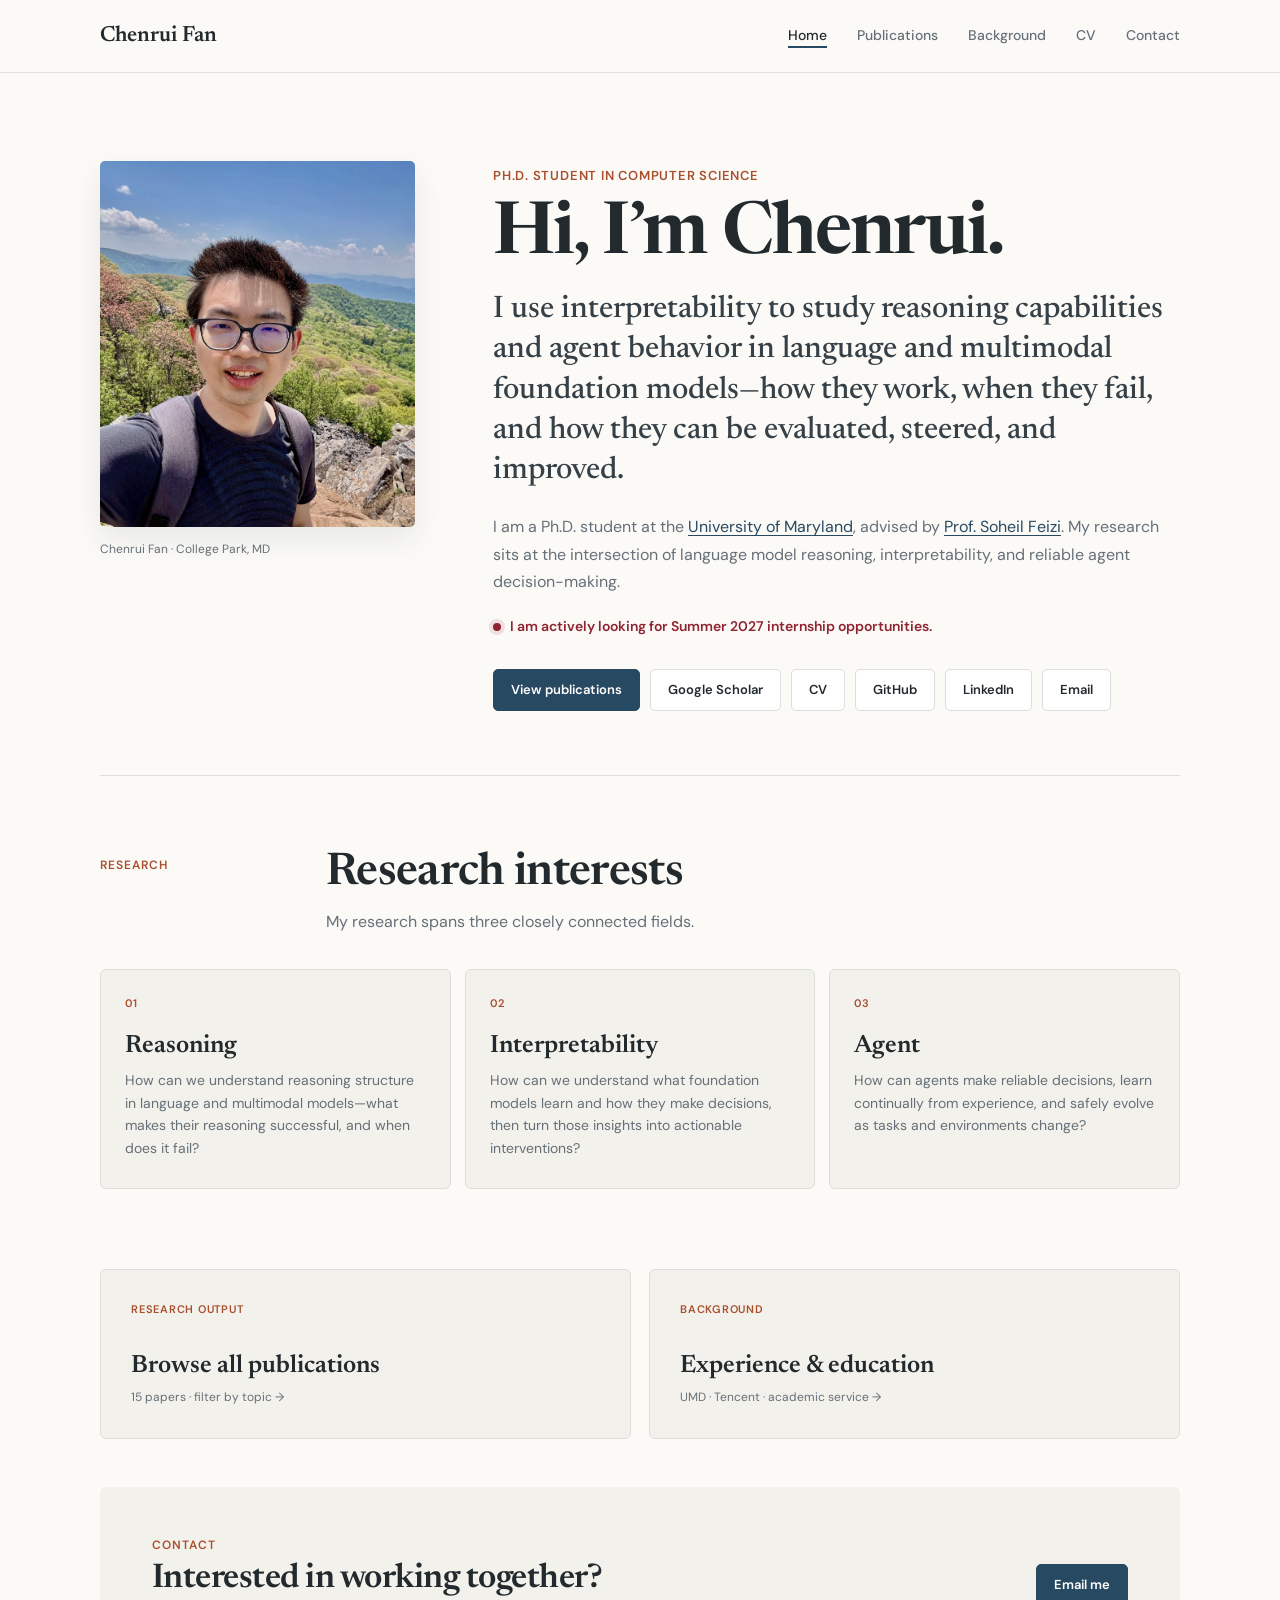
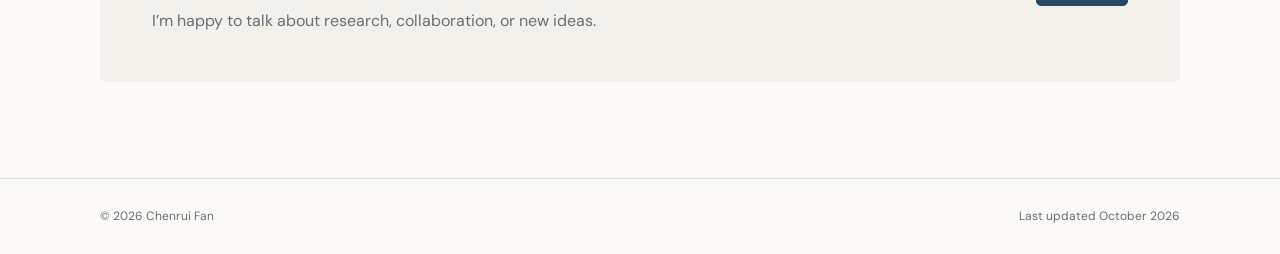
==== index.html @ 8d0bd859 "Deploy Chenrui Fan homepage" ====
<!doctype html>
<html lang="en">
  <head>
    <meta charset="UTF-8" />
    <meta name="viewport" content="width=device-width, initial-scale=1.0" />
    <meta name="description" content="Chenrui Fan is a Ph.D. student at the University of Maryland studying reasoning, interpretability, and agent behavior in foundation models." />
    <meta name="theme-color" content="#fbfaf7" />
    <title>Chenrui Fan</title>
    <link rel="icon" href="data:image/svg+xml,%3Csvg xmlns='http://www.w3.org/2000/svg' viewBox='0 0 64 64'%3E%3Crect width='64' height='64' rx='12' fill='%23284962'/%3E%3Ctext x='32' y='41' text-anchor='middle' font-family='serif' font-size='30' fill='white'%3ECF%3C/text%3E%3C/svg%3E" />
    <link rel="preconnect" href="https://fonts.googleapis.com" />
    <link rel="preconnect" href="https://fonts.gstatic.com" crossorigin />
    <link href="https://fonts.googleapis.com/css2?family=DM+Sans:wght@400;500;600&family=Newsreader:opsz,wght@6..72,500;6..72,600&display=swap" rel="stylesheet" />
    <link rel="stylesheet" href="styles.css" />
  </head>
  <body>
    <header class="site-header">
      <div class="nav-wrap">
        <a class="site-name" href="index.html">Chenrui Fan</a>
        <button class="menu-button" type="button" aria-expanded="false" aria-controls="site-nav">Menu</button>
        <nav id="site-nav" aria-label="Primary navigation">
          <a class="active-page" href="index.html" aria-current="page">Home</a>
          <a href="publications.html">Publications</a>
          <a href="background.html">Background</a>
          <a href="cv.html">CV</a>
          <a href="contact.html">Contact</a>
        </nav>
      </div>
    </header>

    <main>
      <section class="intro container" aria-labelledby="intro-title">
        <div class="profile-column">
          <div class="profile-photo">
            <img src="assets/chenrui-outdoors.webp" alt="Chenrui Fan outdoors on a mountain trail" width="1800" height="1796" />
          </div>
          <p class="photo-caption">Chenrui Fan · College Park, MD</p>
        </div>
        <div class="intro-copy">
          <p class="role">Ph.D. Student in Computer Science</p>
          <h1 id="intro-title">Hi, I’m Chenrui.</h1>
          <p class="lead">I use interpretability to study reasoning capabilities and agent behavior in language and multimodal foundation models—how they work, when they fail, and how they can be evaluated, steered, and improved.</p>
          <p>I am a Ph.D. student at the <a href="https://www.umd.edu/" target="_blank" rel="noreferrer">University of Maryland</a>, advised by <a href="https://www.cs.umd.edu/~sfeizi/" target="_blank" rel="noreferrer">Prof. Soheil Feizi</a>. My research sits at the intersection of language model reasoning, interpretability, and reliable agent decision-making.</p>
          <p class="availability-note"><span aria-hidden="true"></span>I am actively looking for Summer 2027 internship opportunities.</p>
          <div class="primary-links" aria-label="Profile links">
            <a class="button primary" href="publications.html">View publications</a>
            <a class="button" href="https://scholar.google.com/citations?user=IR8PuQUAAAAJ" target="_blank" rel="noreferrer">Google Scholar</a>
            <a class="button" href="cv.html">CV</a>
            <a class="button" href="https://github.com/Fcr09" target="_blank" rel="noreferrer">GitHub</a>
            <a class="button" href="https://www.linkedin.com/in/chenrui-fan-a1b102298" target="_blank" rel="noreferrer">LinkedIn</a>
            <button class="button" type="button" data-email-contact>Email</button>
          </div>
        </div>
      </section>

      <section class="section container" id="research" aria-labelledby="research-title">
        <div class="section-heading">
          <p class="section-label">Research</p>
          <div><h2 id="research-title">Research interests</h2><p>My research spans three closely connected fields.</p></div>
        </div>
        <div class="interest-list">
          <article><span class="interest-number">01</span><div><h3>Reasoning</h3><p>How can we understand reasoning structure in language and multimodal models—what makes their reasoning successful, and when does it fail?</p></div></article>
          <article><span class="interest-number">02</span><div><h3>Interpretability</h3><p>How can we understand what foundation models learn and how they make decisions, then turn those insights into actionable interventions?</p></div></article>
          <article><span class="interest-number">03</span><div><h3>Agent</h3><p>How can agents make reliable decisions, learn continually from experience, and safely evolve as tasks and environments change?</p></div></article>
        </div>
      </section>

      <section class="home-links container" aria-label="Explore more">
        <a href="publications.html"><span>Research output</span><strong>Browse all publications</strong><em>15 papers · filter by topic →</em></a>
        <a href="background.html"><span>Background</span><strong>Experience &amp; education</strong><em>UMD · Tencent · academic service →</em></a>
      </section>

      <section class="contact container">
        <div><p class="section-label">Contact</p><h2>Interested in working together?</h2><p>I’m happy to talk about research, collaboration, or new ideas.</p></div>
        <button class="button primary" type="button" data-email-contact>Email me</button>
      </section>
    </main>
    <footer><div class="container"><span>© <span class="year"></span> Chenrui Fan</span><span>Last updated October 2026</span></div></footer>
    <script src="script.js"></script>
  </body>
</html>
---- styles.css ----
:root { --bg:#fbfaf7; --surface:#f3f1eb; --text:#222a2e; --muted:#667078; --accent:#284962; --accent-light:#e7eef2; --warm:#a94f2e; --deep-red:#8f2430; --border:#dcdedb; --serif:"Newsreader",Georgia,serif; --sans:"DM Sans",sans-serif; }
* { box-sizing:border-box; }
[hidden] { display:none!important; }
html { scroll-behavior:smooth; scroll-padding-top:92px; }
body { margin:0; color:var(--text); background:var(--bg); font:400 16px/1.7 var(--sans); -webkit-font-smoothing:antialiased; }
a { color:var(--accent); text-underline-offset:3px; text-decoration-thickness:1px; }
a:hover { color:var(--warm); }
img { max-width:100%; }
.container { width:min(1080px,calc(100% - 48px)); margin-inline:auto; }
.site-header { position:sticky; top:0; z-index:10; border-bottom:1px solid rgba(220,222,219,.9); background:rgba(251,250,247,.94); backdrop-filter:blur(12px); }
.nav-wrap { width:min(1080px,calc(100% - 48px)); min-height:72px; margin:auto; display:flex; align-items:center; justify-content:space-between; }
.site-name { color:var(--text); font:600 22px/1 var(--serif); text-decoration:none; }
nav { display:flex; gap:30px; }
nav a { color:var(--muted); font-size:14px; font-weight:500; text-decoration:none; }
nav a:hover { color:var(--accent); }
nav a.active-page { color:var(--text); box-shadow:inset 0 -2px var(--accent); }
.menu-button { display:none; border:0; background:none; color:var(--text); font:500 14px var(--sans); cursor:pointer; }
.intro { padding-top:88px; padding-bottom:64px; display:grid; grid-template-columns:315px minmax(0,1fr); gap:78px; align-items:start; }
.profile-photo { aspect-ratio:4/4.65; overflow:hidden; border-radius:5px; background:var(--surface); box-shadow:0 12px 30px rgba(35,42,46,.09); }
.profile-photo img { width:100%; height:100%; display:block; object-fit:cover; object-position:50% 43%; filter:saturate(.86); transition:filter .3s; }
.profile-photo:hover img { filter:saturate(1); }
.photo-caption { margin:12px 0 0; color:var(--muted); font-size:12px; }
.role { margin:4px 0 12px; color:var(--warm); font-size:13px; font-weight:600; letter-spacing:.06em; text-transform:uppercase; }
h1,h2,h3,h4,p { overflow-wrap:break-word; }
.intro h1 { margin:0 0 16px; font:600 clamp(46px,6vw,72px)/1.04 var(--serif); letter-spacing:-.025em; }
.lead { max-width:680px; margin:0 0 22px; color:#354047; font:500 clamp(23px,2.6vw,31px)/1.3 var(--serif); }
.intro-copy>p:not(.role):not(.lead) { max-width:680px; color:var(--muted); }
.availability-note { display:flex; align-items:center; gap:9px; margin-top:20px; color:var(--deep-red)!important; font-size:14px; font-weight:600; }
.availability-note span { width:8px; height:8px; flex:0 0 auto; border-radius:50%; background:var(--deep-red); box-shadow:0 0 0 4px rgba(143,36,48,.12); }
.primary-links { display:flex; flex-wrap:wrap; gap:10px; margin:30px 0 0; }
.button { display:inline-flex; align-items:center; justify-content:center; min-height:42px; padding:0 17px; border:1px solid var(--border); border-radius:5px; background:white; color:var(--text); font:600 13px var(--sans); text-decoration:none; cursor:pointer; transition:border-color .2s,color .2s,background .2s,transform .2s; }
.button:hover { border-color:var(--accent); color:var(--accent); transform:translateY(-1px); }
.button.primary { border-color:var(--accent); background:var(--accent); color:white; }
.button.primary:hover { border-color:#1e394d; background:#1e394d; color:white; }
.section { padding-top:72px; padding-bottom:80px; border-top:1px solid var(--border); }
.section-heading { display:grid; grid-template-columns:190px 1fr; gap:36px; margin-bottom:34px; }
.section-label { margin:7px 0 0; color:var(--warm); font-size:12px; font-weight:600; letter-spacing:.08em; text-transform:uppercase; }
.section-heading h2,.contact h2 { margin:0 0 8px; font:600 clamp(34px,4vw,45px)/1.15 var(--serif); letter-spacing:-.015em; }
.section-heading>div>p { max-width:650px; margin:0; color:var(--muted); }
.interest-list { display:grid; grid-template-columns:repeat(3,minmax(0,1fr)); gap:14px; }
.interest-list article { min-height:220px; display:flex; flex-direction:column; gap:20px; padding:24px; border:1px solid var(--border); border-radius:6px; background:var(--surface); transition:border-color .2s,transform .2s; }
.interest-list article:hover { border-color:#b9c3c9; transform:translateY(-2px); }
.interest-number { color:var(--warm); font-size:11px; font-weight:600; }
.interest-list h3 { margin:0 0 7px; font:600 25px/1.2 var(--serif); }
.interest-list p { margin:0; color:var(--muted); font-size:14px; line-height:1.6; }
.publication-tools { margin:0 0 18px 226px; }
.publication-filters { display:flex; flex-wrap:wrap; gap:7px; }
.publication-filters button { min-height:33px; padding:0 12px; border:1px solid var(--border); border-radius:4px; background:transparent; color:var(--muted); font:600 11px var(--sans); cursor:pointer; transition:background .2s,border-color .2s,color .2s; }
.publication-filters button:hover { border-color:var(--accent); color:var(--accent); }
.publication-filters button.active { border-color:var(--accent); background:var(--accent); color:white; }
.publication-status { min-height:20px; margin:10px 0 0; color:var(--muted); font-size:11px; }
.publication-list { margin-left:226px; border-top:1px solid var(--border); }
.publication { display:grid; grid-template-columns:145px 1fr; gap:24px; padding:28px 0; border-bottom:1px solid var(--border); }
.venue { display:flex; flex-direction:column; gap:4px; padding-top:3px; color:var(--muted); font-size:11px; line-height:1.45; }
.venue strong { color:var(--accent); font-size:12px; letter-spacing:.02em; }
.featured .venue span { color:var(--warm); font-weight:600; }
.publication h3 { margin:0 0 8px; font:600 22px/1.28 var(--serif); }
.publication h3 a { color:var(--text); text-decoration:none; }
.publication h3 a:hover { color:var(--accent); }
.publication-copy>p { margin:0; color:var(--muted); font-size:13px; line-height:1.55; }
.publication-copy b { color:var(--text); font-weight:600; }
.paper-links { display:flex; flex-wrap:wrap; gap:7px; align-items:center; margin-top:12px; }
.paper-links a,.paper-links span { padding:3px 8px; border-radius:3px; background:var(--accent-light); color:var(--accent); font-size:10px; font-weight:600; text-decoration:none; }
.paper-links a { background:var(--accent); color:white; }
.paper-links a:hover { background:var(--warm); color:white; }
.equal-note { color:var(--warm); }
.publication-expand { margin:20px 0 0 226px; }
.expand-publications { width:100%; min-height:44px; border:1px solid var(--border); border-radius:4px; background:transparent; color:var(--accent); font:600 12px var(--sans); cursor:pointer; transition:background .2s,border-color .2s; }
.expand-publications:hover { border-color:var(--accent); background:var(--accent-light); }
.background-grid { margin-left:226px; display:grid; grid-template-columns:1fr 1fr; gap:72px; }
.column-title { margin:0 0 7px; padding-bottom:13px; border-bottom:2px solid var(--accent); font:600 23px var(--serif); }
.history-item { padding:21px 0 23px; border-bottom:1px solid var(--border); }
.history-date { margin-bottom:5px; color:var(--warm); font-size:11px; font-weight:600; letter-spacing:.04em; text-transform:uppercase; }
.history-item h4 { margin:0 0 5px; font-size:14px; line-height:1.4; }
.history-item p { margin:0; color:var(--muted); font-size:13px; line-height:1.6; }
.contact { margin-top:0; margin-bottom:96px; padding:48px 52px; display:flex; align-items:center; justify-content:space-between; gap:32px; border-radius:6px; background:var(--surface); }
.contact .section-label { margin:0 0 5px; }
.contact h2 { font-size:34px; }
.contact p:last-child { margin:0; color:var(--muted); }
footer { padding:27px 0; border-top:1px solid var(--border); color:var(--muted); font-size:12px; }
footer .container { display:flex; justify-content:space-between; gap:20px; }
.visually-hidden { position:absolute; width:1px; height:1px; padding:0; margin:-1px; overflow:hidden; clip:rect(0,0,0,0); white-space:nowrap; border:0; }
.page-main { min-height:calc(100vh - 129px); }
.page-hero { padding-top:82px; padding-bottom:58px; border-bottom:1px solid var(--border); }
.page-hero .section-label { margin:0 0 8px; }
.page-hero h1 { max-width:820px; margin:0 0 16px; font:600 clamp(46px,6vw,68px)/1.05 var(--serif); letter-spacing:-.025em; }
.page-hero>p:last-child { max-width:740px; margin:0; color:var(--muted); font-size:17px; }
.publication-section { padding-top:44px; padding-bottom:96px; }
.publications-page .publication-tools,.publications-page .publication-list { margin-left:0; }
.publications-page .publication-tools { position:sticky; top:72px; z-index:5; margin-bottom:0; padding:16px 0 12px; border-bottom:1px solid var(--border); background:rgba(251,250,247,.96); backdrop-filter:blur(10px); }
.publications-page .publication-list { border-top:0; }
.home-links { display:grid; grid-template-columns:1fr 1fr; gap:18px; padding-bottom:48px; }
.home-links a { min-height:170px; padding:30px; display:flex; flex-direction:column; justify-content:flex-end; border:1px solid var(--border); border-radius:6px; background:var(--surface); color:var(--text); text-decoration:none; transition:border-color .2s,transform .2s; }
.home-links a:hover { border-color:var(--accent); color:var(--text); transform:translateY(-2px); }
.home-links span { margin-bottom:auto; color:var(--warm); font-size:11px; font-weight:600; letter-spacing:.07em; text-transform:uppercase; }
.home-links strong { font:600 25px/1.25 var(--serif); }
.home-links em { margin-top:5px; color:var(--muted); font-size:12px; font-style:normal; }
.background-section { padding-top:60px; padding-bottom:72px; }
.background-section .background-grid { margin-left:0; }
.background-section .history-item h3 { margin:0 0 5px; font-size:14px; line-height:1.4; }
.contact-page { padding-top:60px; padding-bottom:96px; display:grid; grid-template-columns:minmax(0,.85fr) minmax(0,1.15fr); gap:84px; }
.contact-intro h2 { max-width:430px; margin:0 0 16px; font:600 34px/1.2 var(--serif); letter-spacing:-.01em; }
.contact-intro p { max-width:470px; margin:0 0 28px; color:var(--muted); }
.contact-directory { border-top:1px solid var(--border); }
.contact-directory a,.email-directory-item { width:100%; display:grid; grid-template-columns:120px 1fr auto; gap:20px; align-items:center; padding:24px 0; border:0; border-bottom:1px solid var(--border); background:transparent; color:var(--text); font-family:var(--sans); text-align:left; text-decoration:none; cursor:pointer; }
.contact-directory a:hover strong,.contact-directory a:hover em,.email-directory-item:hover strong,.email-directory-item:hover em { color:var(--warm); }
.contact-directory span { color:var(--muted); font-size:11px; font-weight:600; letter-spacing:.06em; text-transform:uppercase; }
.contact-directory strong { font:600 20px/1.25 var(--serif); transition:color .2s; }
.contact-directory em { color:var(--accent); font-size:11px; font-style:normal; font-weight:600; transition:color .2s; }
.cv-hero { display:flex; align-items:flex-end; justify-content:space-between; gap:36px; }
.cv-hero>div:first-child { min-width:0; }
.cv-actions { display:flex; flex-wrap:wrap; justify-content:flex-end; gap:9px; padding-bottom:4px; }
.cv-document { padding-top:42px; padding-bottom:96px; }
.cv-document object { width:100%; height:1120px; display:block; border:1px solid var(--border); border-radius:6px; background:var(--surface); box-shadow:0 12px 32px rgba(35,42,46,.07); }
@media (max-width:800px) { .intro{grid-template-columns:240px 1fr;gap:42px;padding-top:64px}.section-heading{grid-template-columns:135px 1fr}.publication-tools,.publication-list,.publication-expand,.background-grid{margin-left:171px}.publication{grid-template-columns:115px 1fr}.background-grid{grid-template-columns:1fr;gap:54px} }
@media (max-width:640px) { .container,.nav-wrap{width:min(100% - 36px,1080px)}.nav-wrap{min-height:64px}.menu-button{display:block}nav{position:absolute;top:64px;left:0;right:0;display:none;padding:15px 18px 19px;flex-direction:column;gap:12px;border-bottom:1px solid var(--border);background:var(--bg)}nav.open{display:flex}nav a.active-page{box-shadow:none;color:var(--accent)}.intro{padding-top:44px;padding-bottom:68px;grid-template-columns:1fr;gap:34px}.profile-column{width:min(76vw,330px)}.profile-photo{aspect-ratio:4/4.4}.intro h1{font-size:48px}.lead{font-size:24px}.section{padding-top:58px;padding-bottom:64px}.section-heading{display:block;margin-bottom:28px}.section-heading .section-label{margin-bottom:7px}.interest-list,.publication-tools,.publication-list,.publication-expand,.background-grid{margin-left:0}.interest-list{grid-template-columns:1fr}.interest-list article{min-height:0}.page-hero{padding-top:54px;padding-bottom:42px}.page-hero h1{font-size:46px}.publication-section{padding-top:25px;padding-bottom:68px}.publications-page .publication-tools{top:64px;padding-top:12px}.publication-filters{gap:6px}.publication-filters button{min-height:31px;padding:0 10px;font-size:10px}.publication{grid-template-columns:1fr;gap:8px}.venue{padding-top:0}.home-links{grid-template-columns:1fr;padding-bottom:44px}.home-links a{min-height:145px}.background-section{padding-top:42px;padding-bottom:60px}.contact-page{padding-top:42px;padding-bottom:68px;grid-template-columns:1fr;gap:50px}.contact-directory a,.email-directory-item{grid-template-columns:1fr;gap:3px;padding:20px 0}.contact-directory em{margin-top:5px}.cv-hero{align-items:flex-start;flex-direction:column}.cv-actions{justify-content:flex-start;padding-bottom:0}.cv-document{padding-top:28px;padding-bottom:68px}.cv-document object{height:72vh;min-height:540px}.contact{margin-top:0;margin-bottom:60px;padding:34px 26px;align-items:flex-start;flex-direction:column}.contact h2{font-size:30px}footer .container{flex-direction:column;gap:4px} }
@media (prefers-reduced-motion:reduce) { html{scroll-behavior:auto}*{transition:none!important} }
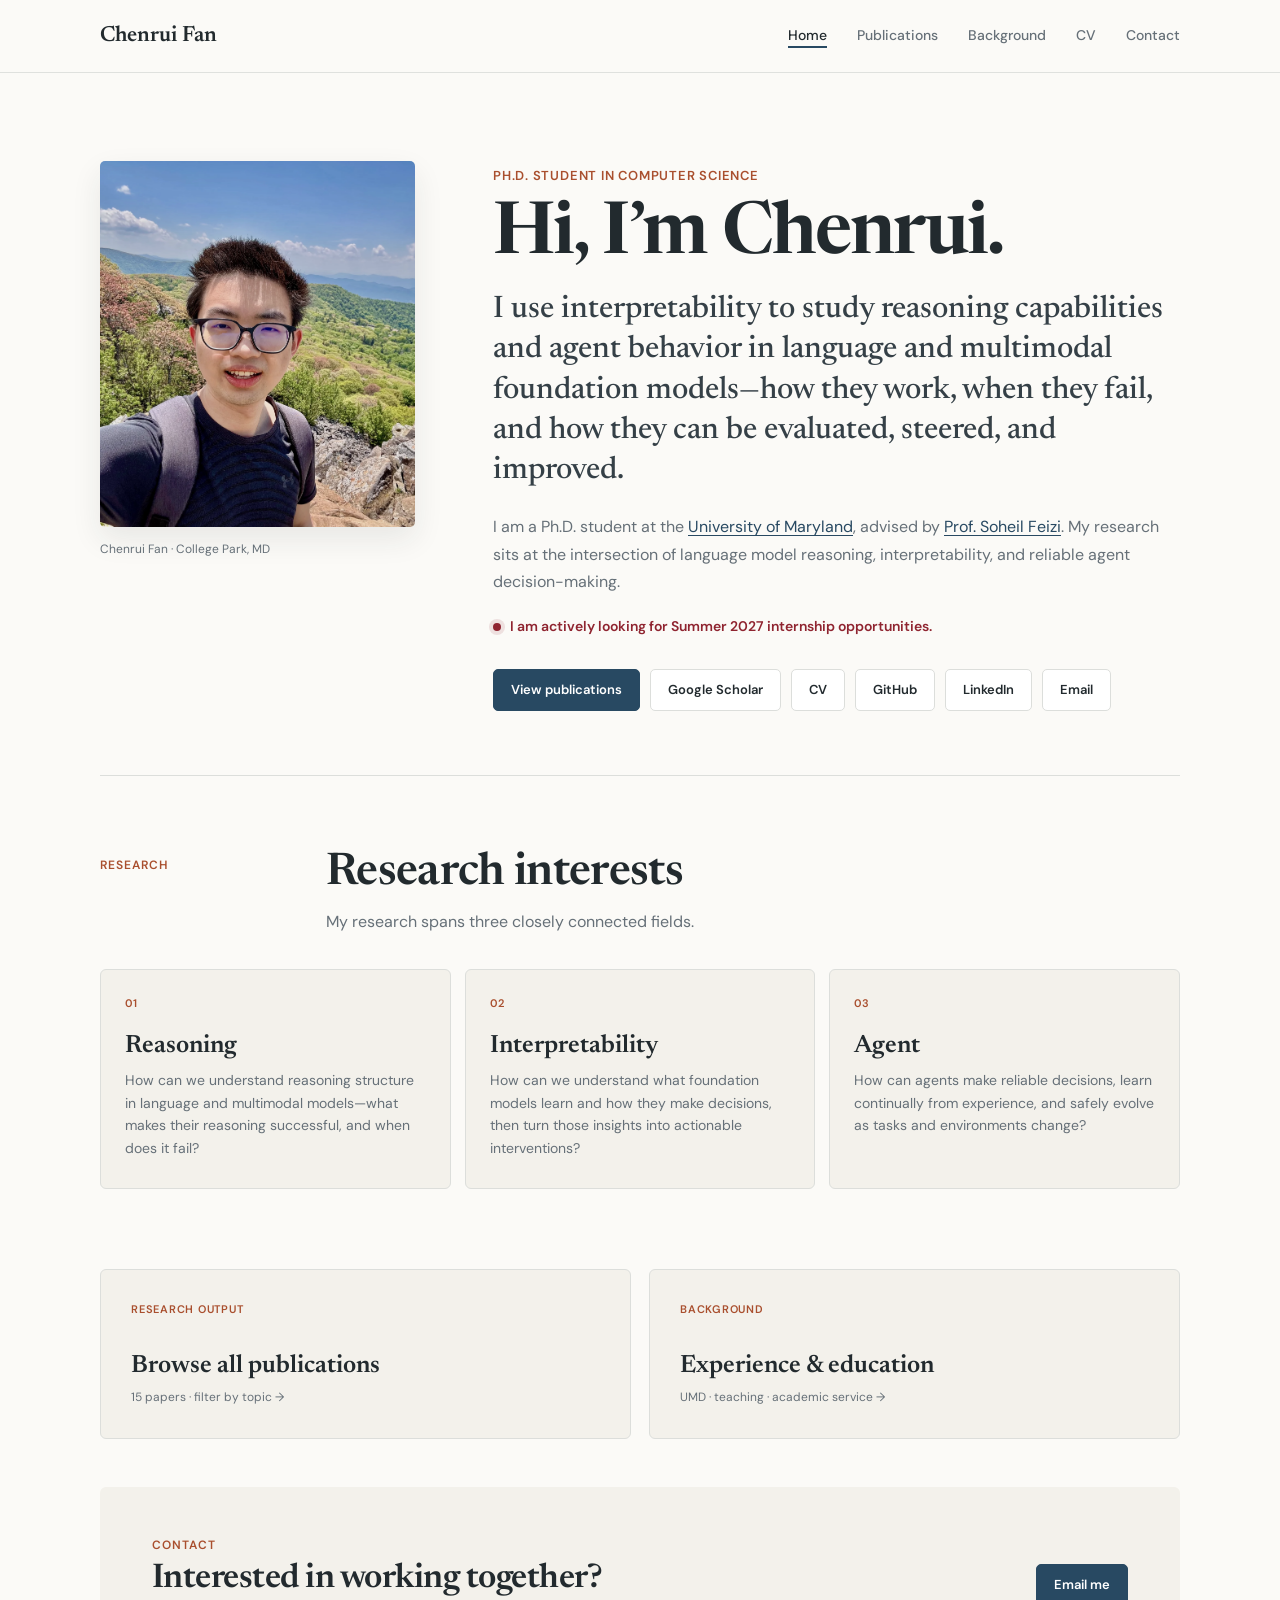
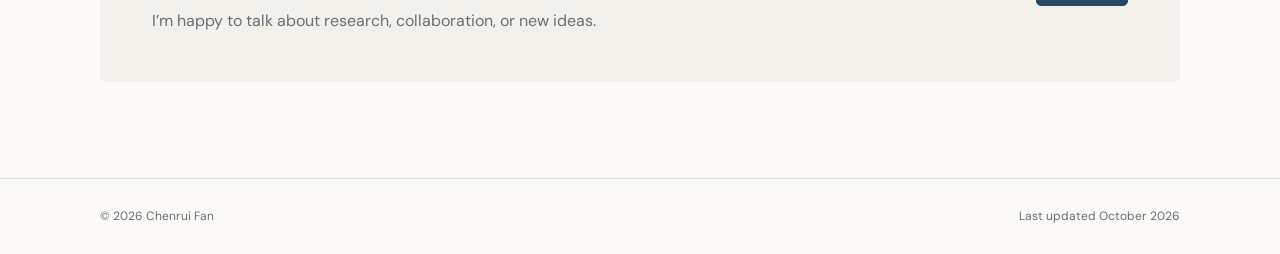
==== commit 91eec3e2: "Update website" ====
--- a/index.html
+++ b/index.html
@@ -66,7 +66,7 @@
 
       <section class="home-links container" aria-label="Explore more">
         <a href="publications.html"><span>Research output</span><strong>Browse all publications</strong><em>15 papers · filter by topic →</em></a>
-        <a href="background.html"><span>Background</span><strong>Experience &amp; education</strong><em>UMD · Tencent · academic service →</em></a>
+        <a href="background.html"><span>Background</span><strong>Experience &amp; education</strong><em>UMD · teaching · academic service →</em></a>
       </section>
 
       <section class="contact container">
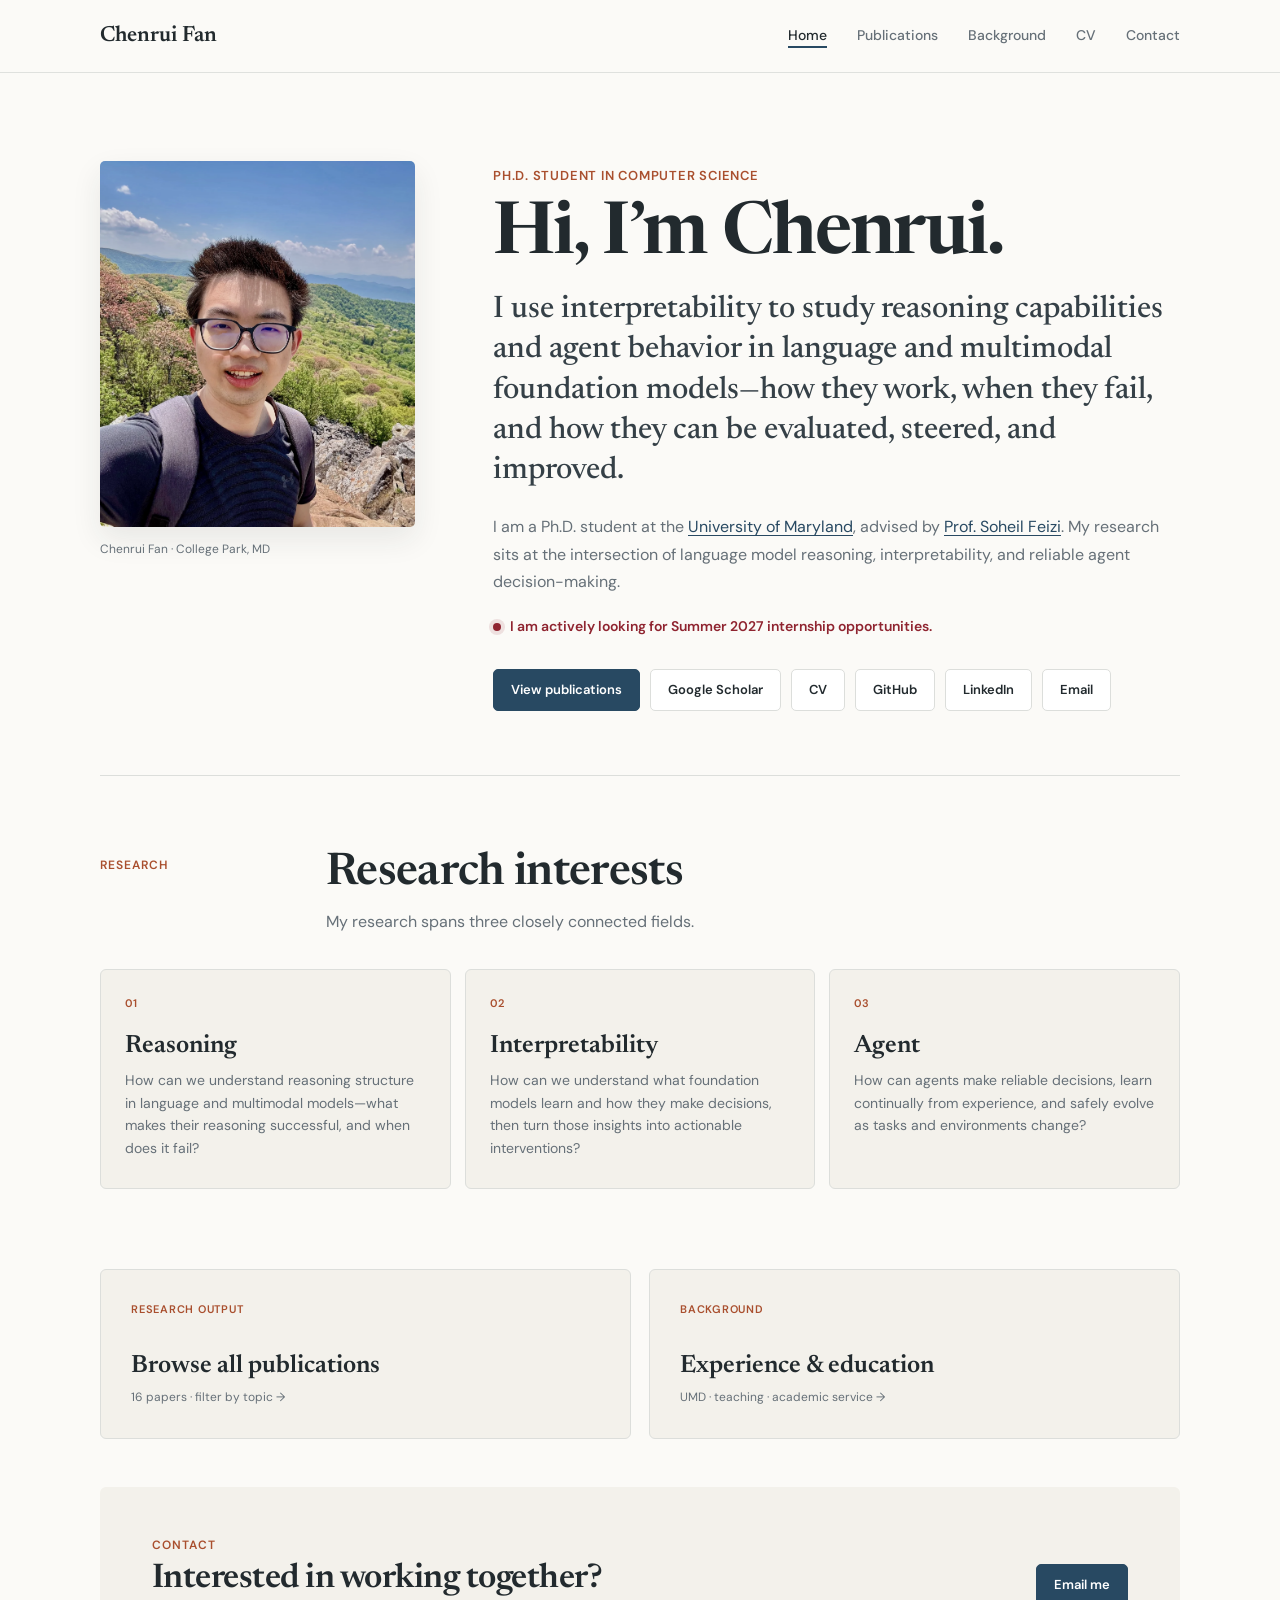
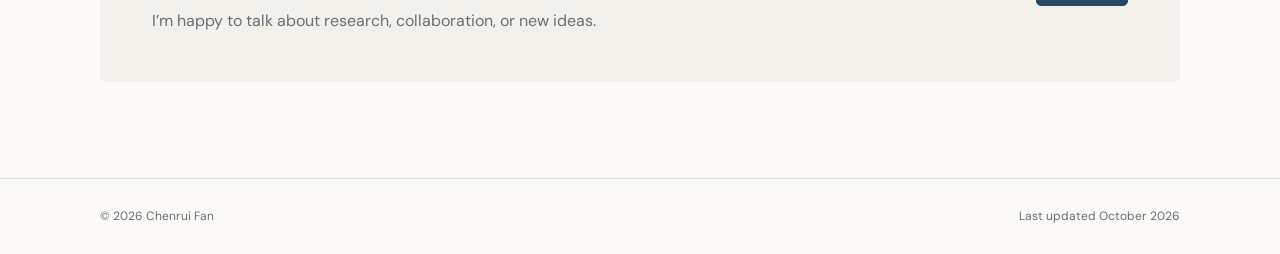
==== commit c85950a3: "Add AI-Native Academia award and paper" ====
--- a/index.html
+++ b/index.html
@@ -65,7 +65,7 @@
       </section>
 
       <section class="home-links container" aria-label="Explore more">
-        <a href="publications.html"><span>Research output</span><strong>Browse all publications</strong><em>15 papers · filter by topic →</em></a>
+        <a href="publications.html"><span>Research output</span><strong>Browse all publications</strong><em>16 papers · filter by topic →</em></a>
         <a href="background.html"><span>Background</span><strong>Experience &amp; education</strong><em>UMD · teaching · academic service →</em></a>
       </section>
 
--- a/styles.css
+++ b/styles.css
@@ -73,6 +73,8 @@
 .history-date { margin-bottom:5px; color:var(--warm); font-size:11px; font-weight:600; letter-spacing:.04em; text-transform:uppercase; }
 .history-item h4 { margin:0 0 5px; font-size:14px; line-height:1.4; }
 .history-item p { margin:0; color:var(--muted); font-size:13px; line-height:1.6; }
+.honor-history { margin-top:10px; padding-inline:15px; border:1px solid #d9c8a7; border-radius:5px; background:#f7f1e5; }
+.honor-history .history-date { color:#8b5f16; }
 .contact { margin-top:0; margin-bottom:96px; padding:48px 52px; display:flex; align-items:center; justify-content:space-between; gap:32px; border-radius:6px; background:var(--surface); }
 .contact .section-label { margin:0 0 5px; }
 .contact h2 { font-size:34px; }
